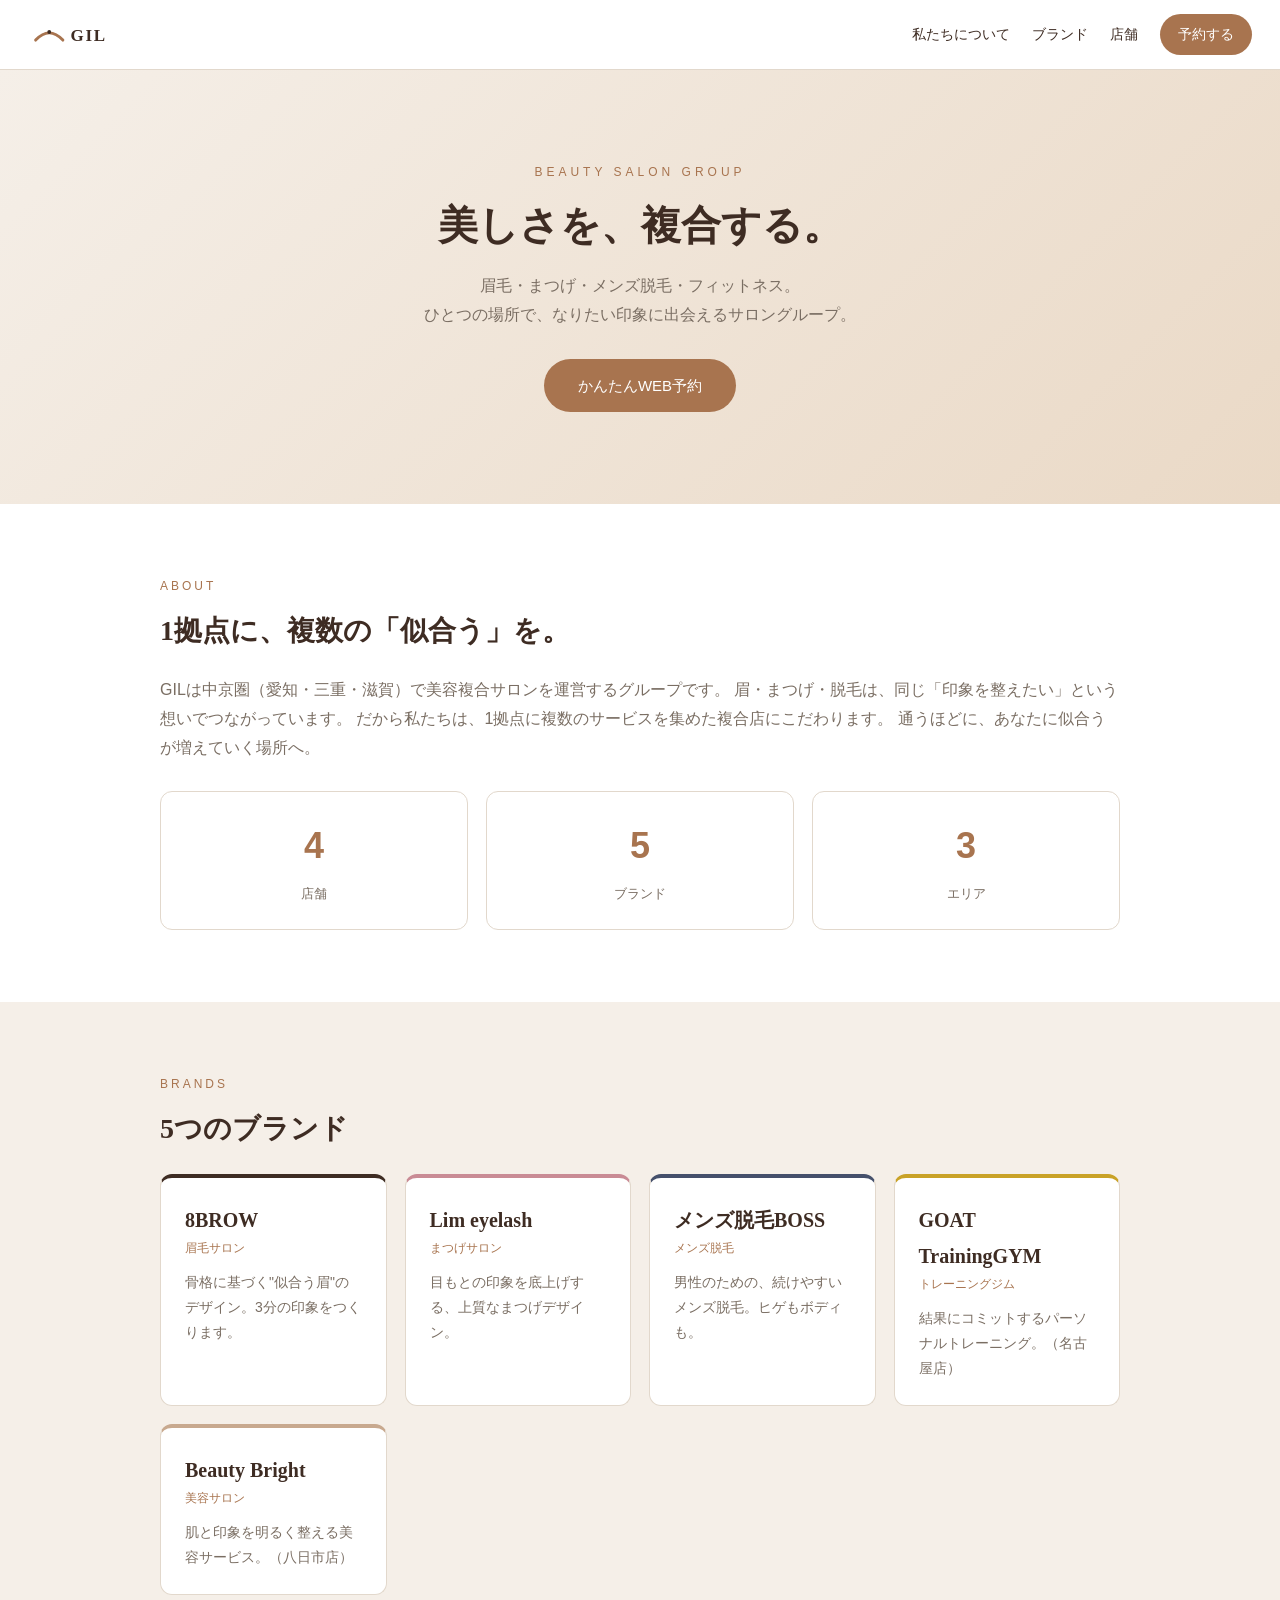
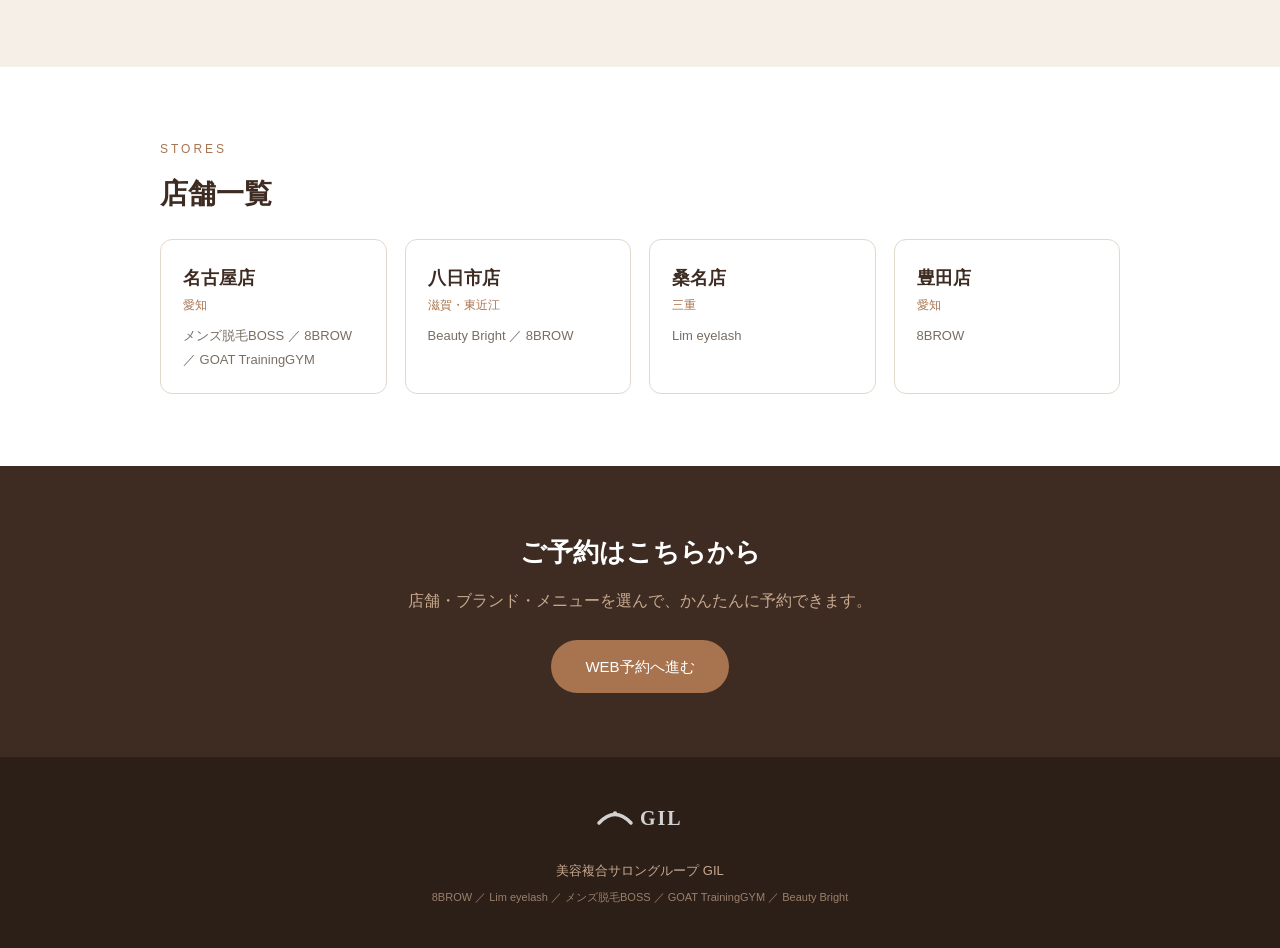
==== site/index.html @ 6a95520d "GIL買収・多店舗展開プロジェクト一式を実装 株式会社GIL(4拠点・5ブランドの美容複合店)を事業譲渡で買収し 多店舗展開するための成果物を整備: - 事業計画書をGIL買収・ブランド別成長戦略版に" ====
<!DOCTYPE html>
<html lang="ja">
<head>
  <meta charset="UTF-8" />
  <meta name="viewport" content="width=device-width, initial-scale=1.0" />
  <title>GIL — 美容複合サロングループ｜眉毛・まつげ・メンズ脱毛</title>
  <meta name="description" content="中京圏で眉毛サロン8BROW、まつげサロンLim eyelash、メンズ脱毛BOSSなどを運営する美容複合サロングループGIL。" />
  <link rel="stylesheet" href="styles.css" />
</head>
<body>
  <header class="nav">
    <a class="nav-logo" href="index.html">
      <img src="../assets/logo.svg" alt="GIL" />
    </a>
    <nav class="nav-links">
      <a href="#about">私たちについて</a>
      <a href="#brands">ブランド</a>
      <a href="#stores">店舗</a>
      <a class="nav-cta" href="booking.html">予約する</a>
    </nav>
  </header>

  <section class="hero">
    <div class="hero-inner">
      <p class="hero-kicker">BEAUTY SALON GROUP</p>
      <h1>美しさを、複合する。</h1>
      <p class="hero-lead">
        眉毛・まつげ・メンズ脱毛・フィットネス。<br />
        ひとつの場所で、なりたい印象に出会えるサロングループ。
      </p>
      <a class="btn" href="booking.html">かんたんWEB予約</a>
    </div>
  </section>

  <section class="section" id="about">
    <div class="container">
      <p class="kicker">ABOUT</p>
      <h2>1拠点に、複数の「似合う」を。</h2>
      <p class="lead">
        GILは中京圏（愛知・三重・滋賀）で美容複合サロンを運営するグループです。
        眉・まつげ・脱毛は、同じ「印象を整えたい」という想いでつながっています。
        だから私たちは、1拠点に複数のサービスを集めた複合店にこだわります。
        通うほどに、あなたに似合うが増えていく場所へ。
      </p>
      <div class="stat-row">
        <div class="stat-box"><strong>4</strong><span>店舗</span></div>
        <div class="stat-box"><strong>5</strong><span>ブランド</span></div>
        <div class="stat-box"><strong>3</strong><span>エリア</span></div>
      </div>
    </div>
  </section>

  <section class="section alt" id="brands">
    <div class="container">
      <p class="kicker">BRANDS</p>
      <h2>5つのブランド</h2>
      <div class="brand-grid">
        <article class="brand-card brow">
          <h3>8BROW</h3>
          <p class="brand-type">眉毛サロン</p>
          <p>骨格に基づく"似合う眉"のデザイン。3分の印象をつくります。</p>
        </article>
        <article class="brand-card lash">
          <h3>Lim eyelash</h3>
          <p class="brand-type">まつげサロン</p>
          <p>目もとの印象を底上げする、上質なまつげデザイン。</p>
        </article>
        <article class="brand-card boss">
          <h3>メンズ脱毛BOSS</h3>
          <p class="brand-type">メンズ脱毛</p>
          <p>男性のための、続けやすいメンズ脱毛。ヒゲもボディも。</p>
        </article>
        <article class="brand-card gym">
          <h3>GOAT TrainingGYM</h3>
          <p class="brand-type">トレーニングジム</p>
          <p>結果にコミットするパーソナルトレーニング。（名古屋店）</p>
        </article>
        <article class="brand-card bright">
          <h3>Beauty Bright</h3>
          <p class="brand-type">美容サロン</p>
          <p>肌と印象を明るく整える美容サービス。（八日市店）</p>
        </article>
      </div>
    </div>
  </section>

  <section class="section" id="stores">
    <div class="container">
      <p class="kicker">STORES</p>
      <h2>店舗一覧</h2>
      <div class="store-grid">
        <article class="store-card">
          <h3>名古屋店</h3>
          <p class="store-area">愛知</p>
          <p class="store-brands">メンズ脱毛BOSS ／ 8BROW ／ GOAT TrainingGYM</p>
        </article>
        <article class="store-card">
          <h3>八日市店</h3>
          <p class="store-area">滋賀・東近江</p>
          <p class="store-brands">Beauty Bright ／ 8BROW</p>
        </article>
        <article class="store-card">
          <h3>桑名店</h3>
          <p class="store-area">三重</p>
          <p class="store-brands">Lim eyelash</p>
        </article>
        <article class="store-card">
          <h3>豊田店</h3>
          <p class="store-area">愛知</p>
          <p class="store-brands">8BROW</p>
        </article>
      </div>
    </div>
  </section>

  <section class="cta">
    <div class="container">
      <h2>ご予約はこちらから</h2>
      <p>店舗・ブランド・メニューを選んで、かんたんに予約できます。</p>
      <a class="btn" href="booking.html">WEB予約へ進む</a>
    </div>
  </section>

  <footer class="footer">
    <div class="container">
      <img src="../assets/logo.svg" alt="GIL" class="footer-logo" />
      <p>美容複合サロングループ GIL</p>
      <p class="small">8BROW ／ Lim eyelash ／ メンズ脱毛BOSS ／ GOAT TrainingGYM ／ Beauty Bright</p>
    </div>
  </footer>
</body>
</html>
---- site/styles.css ----
:root {
  --brown: #3E2C23;
  --mocha: #C8A98F;
  --terra: #A8744F;
  --ivory: #F5EFE8;
  --greige: #7A6E63;
  --line: #E2D8CC;
}

* { box-sizing: border-box; margin: 0; padding: 0; }

body {
  font-family: "Hiragino Sans", "Yu Gothic", "Meiryo", sans-serif;
  color: var(--brown);
  background: #fff;
  line-height: 1.8;
}

h1, h2, h3 {
  font-family: "Hiragino Mincho ProN", "Yu Mincho", serif;
  font-weight: 600;
}

a { color: inherit; }

/* Nav */
.nav {
  display: flex;
  justify-content: space-between;
  align-items: center;
  padding: 14px 28px;
  border-bottom: 1px solid var(--line);
  position: sticky;
  top: 0;
  background: rgba(255,255,255,.95);
  z-index: 10;
}
.nav-logo img { height: 34px; display: block; }
.nav-links { display: flex; align-items: center; gap: 22px; }
.nav-links a { text-decoration: none; font-size: 14px; }
.nav-links a:hover { color: var(--terra); }
.nav-cta {
  background: var(--terra);
  color: #fff !important;
  padding: 8px 18px;
  border-radius: 24px;
}

/* Hero */
.hero {
  background: linear-gradient(135deg, var(--ivory), #EAD9C6);
  padding: 92px 24px;
  text-align: center;
}
.hero-inner { max-width: 680px; margin: 0 auto; }
.hero-kicker {
  letter-spacing: 4px;
  font-size: 12px;
  color: var(--terra);
  margin-bottom: 14px;
}
.hero h1 { font-size: 40px; line-height: 1.4; margin-bottom: 18px; }
.hero-lead { color: var(--greige); margin-bottom: 30px; }

/* Buttons */
.btn {
  display: inline-block;
  background: var(--terra);
  color: #fff;
  text-decoration: none;
  padding: 13px 34px;
  border-radius: 30px;
  font-size: 15px;
  border: none;
  cursor: pointer;
  font-family: inherit;
}
.btn:hover { background: #95643f; }
.btn.ghost {
  background: transparent;
  color: var(--terra);
  border: 1px solid var(--terra);
  margin: 6px 4px 0;
}
.btn.ghost:hover { background: var(--ivory); }

/* Sections */
.section { padding: 72px 24px; }
.section.alt { background: var(--ivory); }
.container { max-width: 960px; margin: 0 auto; }
.container.narrow { max-width: 560px; }
.kicker {
  letter-spacing: 3px;
  font-size: 12px;
  color: var(--terra);
  margin-bottom: 8px;
}
.section h2 { font-size: 28px; margin-bottom: 20px; }
.lead { color: var(--greige); margin-bottom: 28px; }

/* Stats */
.stat-row { display: flex; gap: 18px; flex-wrap: wrap; }
.stat-box {
  flex: 1;
  min-width: 130px;
  background: #fff;
  border: 1px solid var(--line);
  border-radius: 12px;
  padding: 22px;
  text-align: center;
}
.stat-box strong { display: block; font-size: 36px; color: var(--terra); }
.stat-box span { font-size: 13px; color: var(--greige); }

/* Brand cards */
.brand-grid {
  display: grid;
  grid-template-columns: repeat(auto-fill, minmax(220px, 1fr));
  gap: 18px;
}
.brand-card {
  background: #fff;
  border: 1px solid var(--line);
  border-radius: 12px;
  padding: 24px;
  border-top: 4px solid var(--terra);
}
.brand-card.brow   { border-top-color: #3E2C23; }
.brand-card.lash   { border-top-color: #C98B95; }
.brand-card.boss   { border-top-color: #45506B; }
.brand-card.gym    { border-top-color: #C9A227; }
.brand-card.bright { border-top-color: #C8A98F; }
.brand-card h3 { font-size: 20px; }
.brand-type {
  font-size: 12px;
  color: var(--terra);
  margin-bottom: 10px;
}
.brand-card p:last-child { font-size: 14px; color: var(--greige); }

/* Store cards */
.store-grid {
  display: grid;
  grid-template-columns: repeat(auto-fill, minmax(210px, 1fr));
  gap: 18px;
}
.store-card {
  background: #fff;
  border: 1px solid var(--line);
  border-radius: 12px;
  padding: 22px;
}
.store-card h3 { font-size: 18px; }
.store-area { font-size: 12px; color: var(--terra); margin-bottom: 8px; }
.store-brands { font-size: 13px; color: var(--greige); }

/* CTA */
.cta {
  background: var(--brown);
  color: var(--ivory);
  text-align: center;
  padding: 64px 24px;
}
.cta h2 { color: #fff; font-size: 26px; margin-bottom: 10px; }
.cta p { color: var(--mocha); margin-bottom: 24px; }

/* Footer */
.footer {
  background: #2C1F18;
  color: var(--mocha);
  text-align: center;
  padding: 40px 24px;
}
.footer-logo { height: 40px; filter: brightness(0) invert(1); opacity: .8; margin-bottom: 12px; }
.footer p { font-size: 13px; }
.footer .small { font-size: 11px; opacity: .7; margin-top: 6px; }

/* Booking form */
.booking-form {
  display: flex;
  flex-direction: column;
  gap: 16px;
}
.booking-form label {
  display: flex;
  flex-direction: column;
  font-size: 13px;
  color: var(--greige);
  gap: 6px;
}
.booking-form input,
.booking-form select,
.booking-form textarea {
  font-family: inherit;
  font-size: 15px;
  padding: 10px 12px;
  border: 1px solid var(--line);
  border-radius: 8px;
  color: var(--brown);
  background: #fff;
}
.booking-form .btn { margin-top: 8px; }

.booking-done {
  text-align: center;
  background: var(--ivory);
  border: 1px solid var(--line);
  border-radius: 12px;
  padding: 36px 24px;
}
.booking-done h3 { font-size: 22px; color: var(--terra); margin-bottom: 12px; }
.booking-done .small { font-size: 12px; color: var(--greige); margin: 8px 0 16px; }
.small { font-size: 12px; }

@media (max-width: 640px) {
  .hero h1 { font-size: 30px; }
  .nav { padding: 12px 16px; }
  .nav-links { gap: 14px; }
}
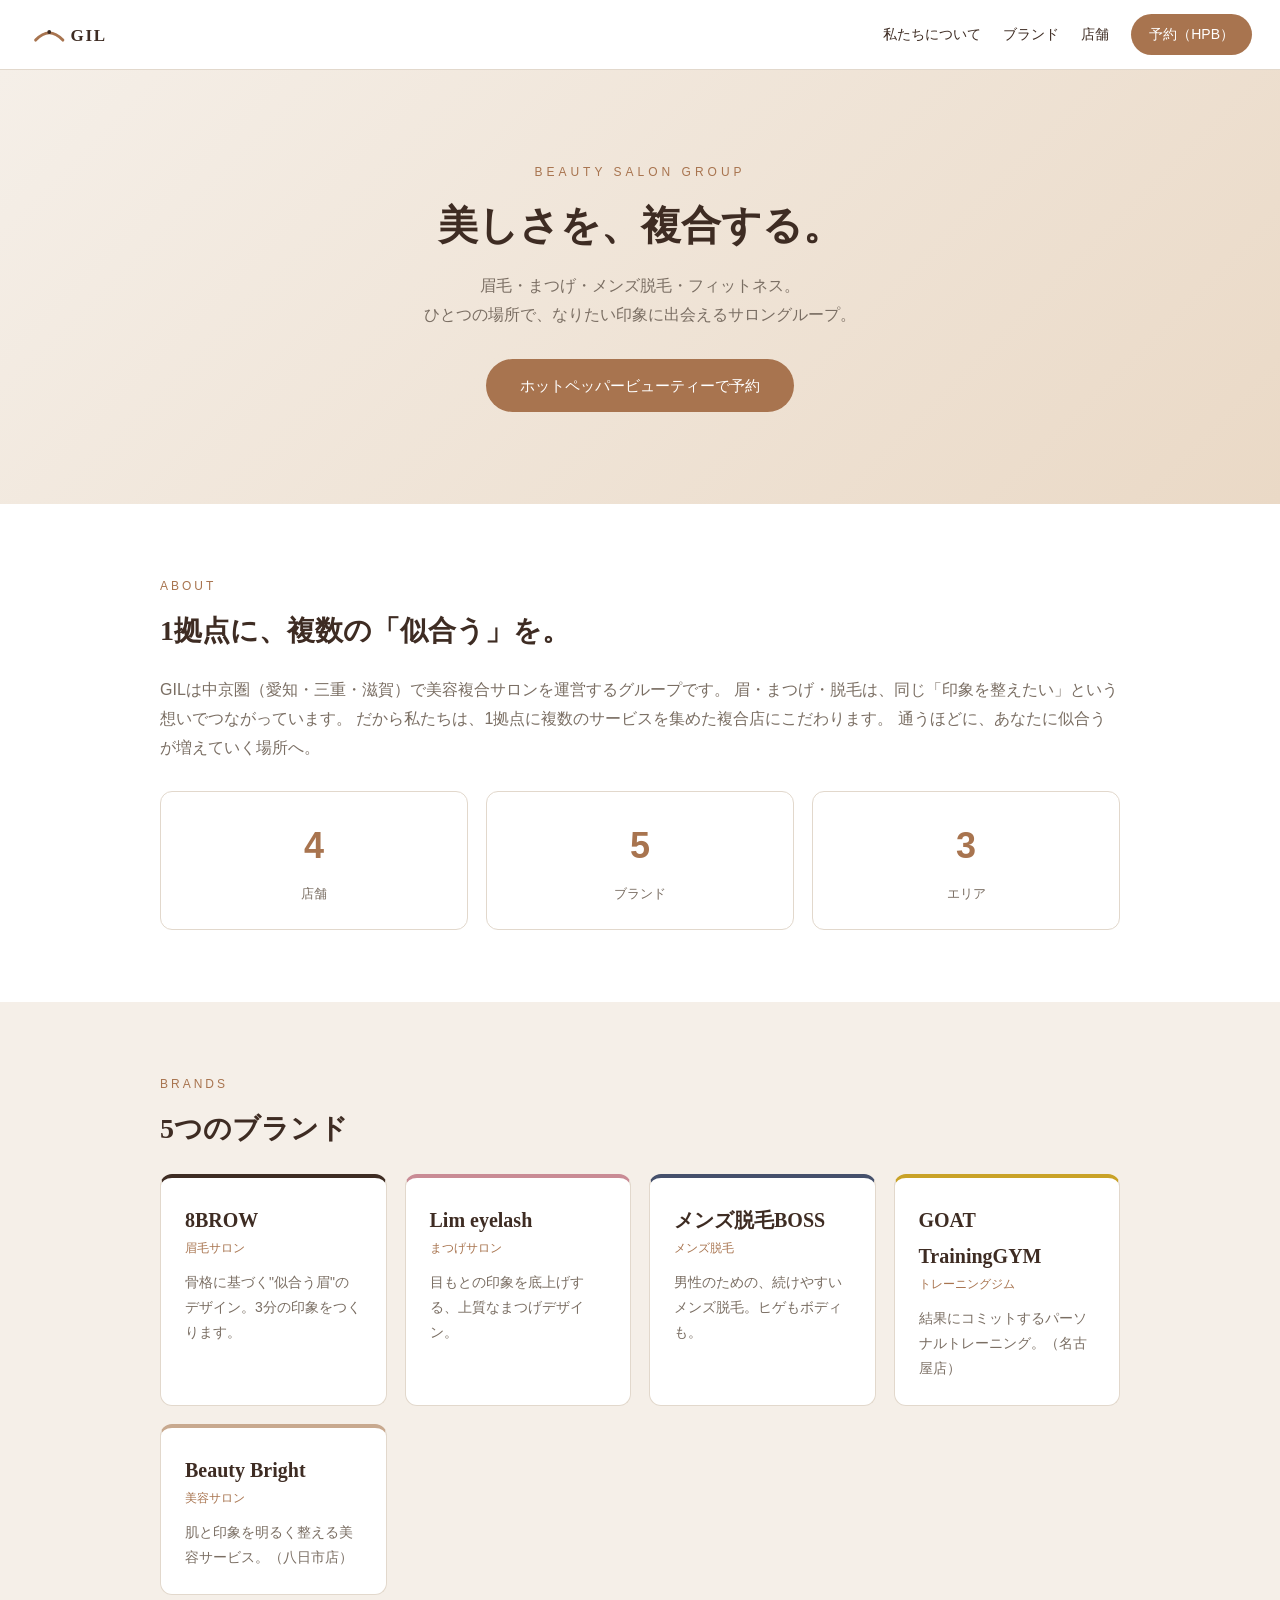
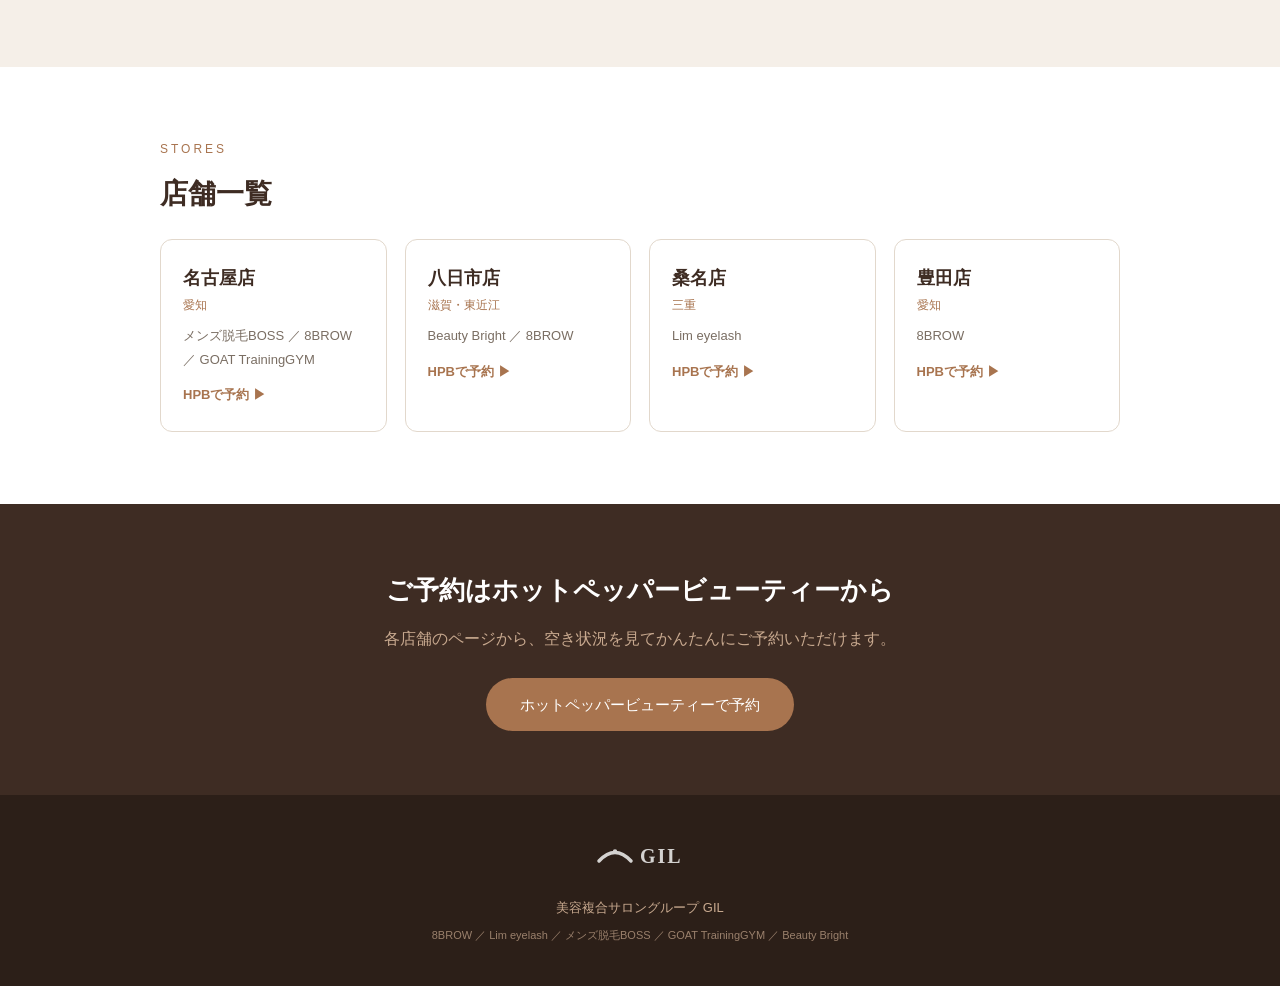
==== commit 068ddfe3: "予約をホットペッパービューティー(HPB)に切り替え 自前のWEB予約フォーム(booking.html/app.js)を廃止し、コーポレート サイトの予約導線をHPBへ変更。各店舗カードからHPB店" ====
--- a/site/index.html
+++ b/site/index.html
@@ -16,7 +16,7 @@
       <a href="#about">私たちについて</a>
       <a href="#brands">ブランド</a>
       <a href="#stores">店舗</a>
-      <a class="nav-cta" href="booking.html">予約する</a>
+      <a class="nav-cta" href="https://beauty.hotpepper.jp/" target="_blank" rel="noopener">予約（HPB）</a>
     </nav>
   </header>
 
@@ -28,7 +28,7 @@
         眉毛・まつげ・メンズ脱毛・フィットネス。<br />
         ひとつの場所で、なりたい印象に出会えるサロングループ。
       </p>
-      <a class="btn" href="booking.html">かんたんWEB予約</a>
+      <a class="btn" href="https://beauty.hotpepper.jp/" target="_blank" rel="noopener">ホットペッパービューティーで予約</a>
     </div>
   </section>
 
@@ -88,26 +88,31 @@
     <div class="container">
       <p class="kicker">STORES</p>
       <h2>店舗一覧</h2>
+      <!-- 各店舗の href は、ホットペッパービューティーの店舗別ページURLに差し替える -->
       <div class="store-grid">
         <article class="store-card">
           <h3>名古屋店</h3>
           <p class="store-area">愛知</p>
           <p class="store-brands">メンズ脱毛BOSS ／ 8BROW ／ GOAT TrainingGYM</p>
+          <a class="store-link" href="https://beauty.hotpepper.jp/" target="_blank" rel="noopener">HPBで予約 ▶</a>
         </article>
         <article class="store-card">
           <h3>八日市店</h3>
           <p class="store-area">滋賀・東近江</p>
           <p class="store-brands">Beauty Bright ／ 8BROW</p>
+          <a class="store-link" href="https://beauty.hotpepper.jp/" target="_blank" rel="noopener">HPBで予約 ▶</a>
         </article>
         <article class="store-card">
           <h3>桑名店</h3>
           <p class="store-area">三重</p>
           <p class="store-brands">Lim eyelash</p>
+          <a class="store-link" href="https://beauty.hotpepper.jp/" target="_blank" rel="noopener">HPBで予約 ▶</a>
         </article>
         <article class="store-card">
           <h3>豊田店</h3>
           <p class="store-area">愛知</p>
           <p class="store-brands">8BROW</p>
+          <a class="store-link" href="https://beauty.hotpepper.jp/" target="_blank" rel="noopener">HPBで予約 ▶</a>
         </article>
       </div>
     </div>
@@ -115,9 +120,9 @@
 
   <section class="cta">
     <div class="container">
-      <h2>ご予約はこちらから</h2>
-      <p>店舗・ブランド・メニューを選んで、かんたんに予約できます。</p>
-      <a class="btn" href="booking.html">WEB予約へ進む</a>
+      <h2>ご予約はホットペッパービューティーから</h2>
+      <p>各店舗のページから、空き状況を見てかんたんにご予約いただけます。</p>
+      <a class="btn" href="https://beauty.hotpepper.jp/" target="_blank" rel="noopener">ホットペッパービューティーで予約</a>
     </div>
   </section>
 
--- a/site/styles.css
+++ b/site/styles.css
@@ -175,42 +175,16 @@
 .footer p { font-size: 13px; }
 .footer .small { font-size: 11px; opacity: .7; margin-top: 6px; }
 
-/* Booking form */
-.booking-form {
-  display: flex;
-  flex-direction: column;
-  gap: 16px;
+/* Store HPB link */
+.store-link {
+  display: inline-block;
+  margin-top: 12px;
+  font-size: 13px;
+  color: var(--terra);
+  text-decoration: none;
+  font-weight: 600;
 }
-.booking-form label {
-  display: flex;
-  flex-direction: column;
-  font-size: 13px;
-  color: var(--greige);
-  gap: 6px;
-}
-.booking-form input,
-.booking-form select,
-.booking-form textarea {
-  font-family: inherit;
-  font-size: 15px;
-  padding: 10px 12px;
-  border: 1px solid var(--line);
-  border-radius: 8px;
-  color: var(--brown);
-  background: #fff;
-}
-.booking-form .btn { margin-top: 8px; }
-
-.booking-done {
-  text-align: center;
-  background: var(--ivory);
-  border: 1px solid var(--line);
-  border-radius: 12px;
-  padding: 36px 24px;
-}
-.booking-done h3 { font-size: 22px; color: var(--terra); margin-bottom: 12px; }
-.booking-done .small { font-size: 12px; color: var(--greige); margin: 8px 0 16px; }
-.small { font-size: 12px; }
+.store-link:hover { text-decoration: underline; }
 
 @media (max-width: 640px) {
   .hero h1 { font-size: 30px; }
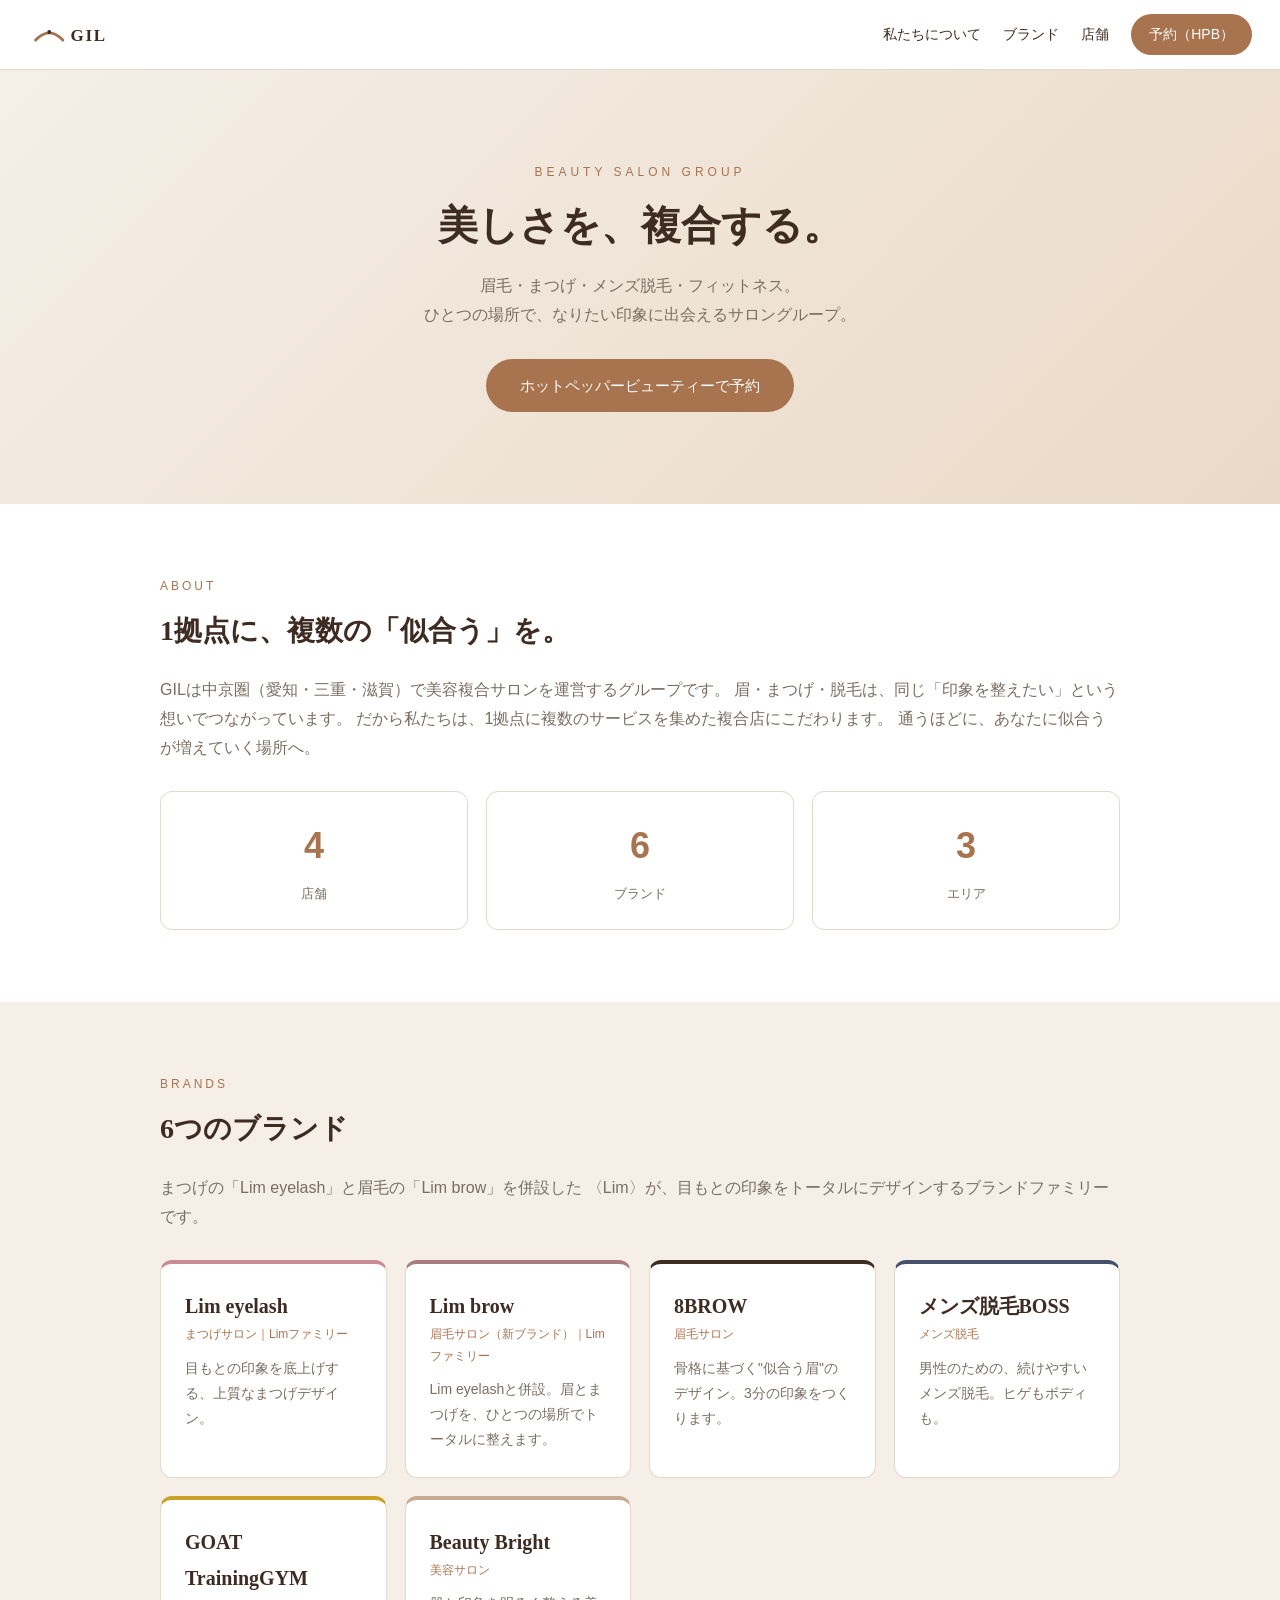
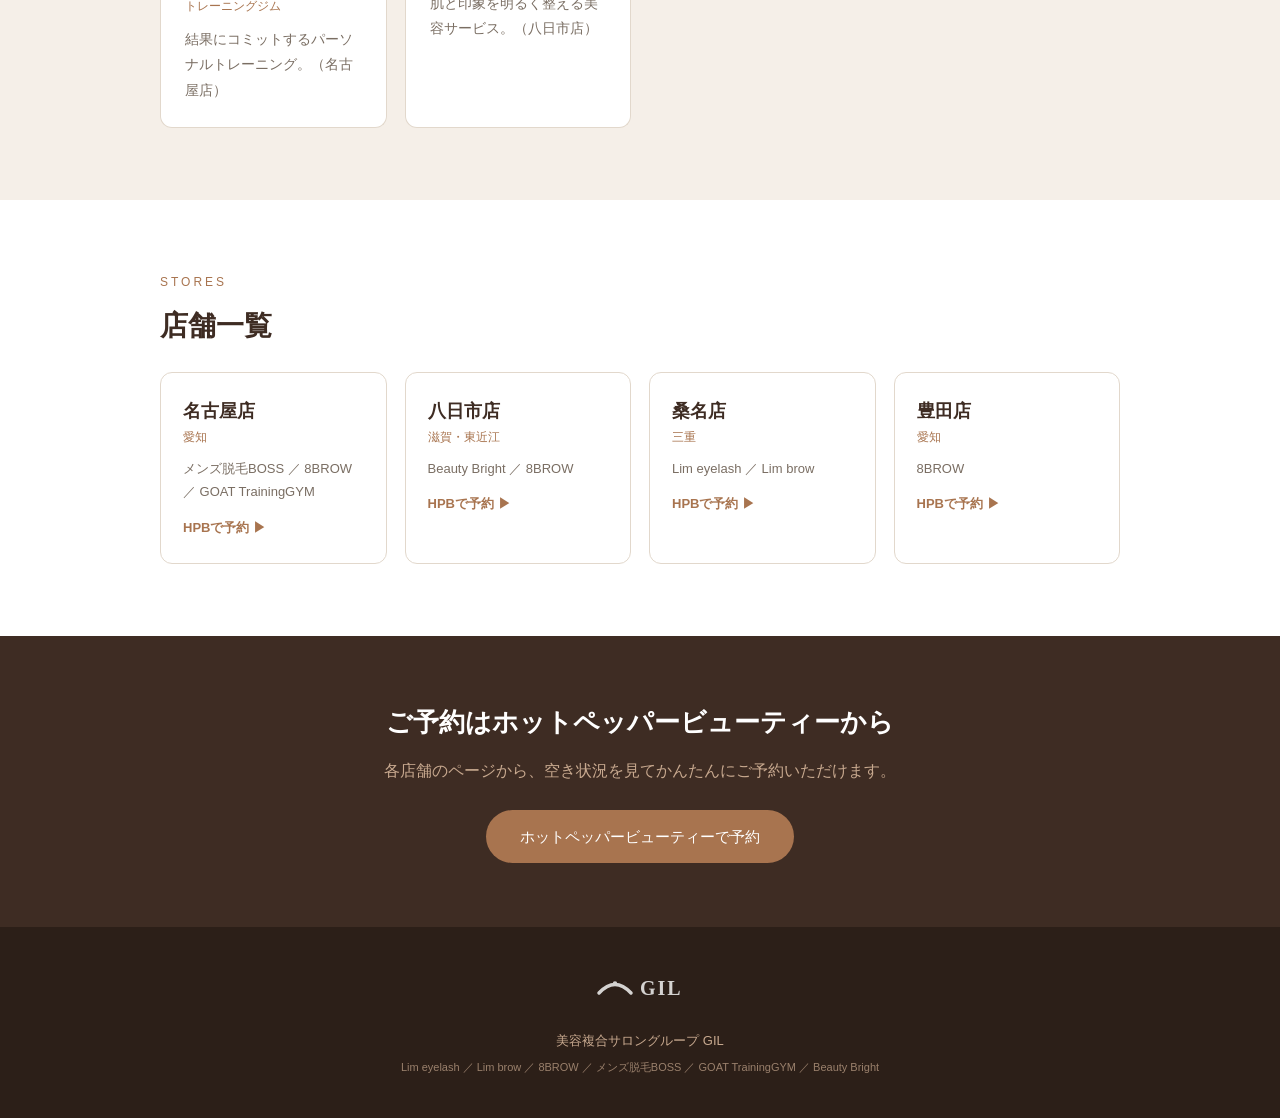
==== commit a14d88fc: "新ブランド「Lim brow」を追加し眉毛ブランドをLimへ一本化 Lim eyelashに眉毛の新ブランドLim browを併設する戦略を全成果物へ反映: - 事業計画書: ブランド戦略をLimブラ" ====
--- a/site/index.html
+++ b/site/index.html
@@ -44,7 +44,7 @@
       </p>
       <div class="stat-row">
         <div class="stat-box"><strong>4</strong><span>店舗</span></div>
-        <div class="stat-box"><strong>5</strong><span>ブランド</span></div>
+        <div class="stat-box"><strong>6</strong><span>ブランド</span></div>
         <div class="stat-box"><strong>3</strong><span>エリア</span></div>
       </div>
     </div>
@@ -53,17 +53,24 @@
   <section class="section alt" id="brands">
     <div class="container">
       <p class="kicker">BRANDS</p>
-      <h2>5つのブランド</h2>
+      <h2>6つのブランド</h2>
+      <p class="lead">まつげの「Lim eyelash」と眉毛の「Lim brow」を併設した
+        〈Lim〉が、目もとの印象をトータルにデザインするブランドファミリーです。</p>
       <div class="brand-grid">
+        <article class="brand-card lash">
+          <h3>Lim eyelash</h3>
+          <p class="brand-type">まつげサロン｜Limファミリー</p>
+          <p>目もとの印象を底上げする、上質なまつげデザイン。</p>
+        </article>
+        <article class="brand-card limbrow">
+          <h3>Lim brow</h3>
+          <p class="brand-type">眉毛サロン（新ブランド）｜Limファミリー</p>
+          <p>Lim eyelashと併設。眉とまつげを、ひとつの場所でトータルに整えます。</p>
+        </article>
         <article class="brand-card brow">
           <h3>8BROW</h3>
           <p class="brand-type">眉毛サロン</p>
           <p>骨格に基づく"似合う眉"のデザイン。3分の印象をつくります。</p>
-        </article>
-        <article class="brand-card lash">
-          <h3>Lim eyelash</h3>
-          <p class="brand-type">まつげサロン</p>
-          <p>目もとの印象を底上げする、上質なまつげデザイン。</p>
         </article>
         <article class="brand-card boss">
           <h3>メンズ脱毛BOSS</h3>
@@ -105,7 +112,7 @@
         <article class="store-card">
           <h3>桑名店</h3>
           <p class="store-area">三重</p>
-          <p class="store-brands">Lim eyelash</p>
+          <p class="store-brands">Lim eyelash ／ Lim brow</p>
           <a class="store-link" href="https://beauty.hotpepper.jp/" target="_blank" rel="noopener">HPBで予約 ▶</a>
         </article>
         <article class="store-card">
@@ -130,7 +137,7 @@
     <div class="container">
       <img src="../assets/logo.svg" alt="GIL" class="footer-logo" />
       <p>美容複合サロングループ GIL</p>
-      <p class="small">8BROW ／ Lim eyelash ／ メンズ脱毛BOSS ／ GOAT TrainingGYM ／ Beauty Bright</p>
+      <p class="small">Lim eyelash ／ Lim brow ／ 8BROW ／ メンズ脱毛BOSS ／ GOAT TrainingGYM ／ Beauty Bright</p>
     </div>
   </footer>
 </body>
--- a/site/styles.css
+++ b/site/styles.css
@@ -127,6 +127,7 @@
 }
 .brand-card.brow   { border-top-color: #3E2C23; }
 .brand-card.lash   { border-top-color: #C98B95; }
+.brand-card.limbrow { border-top-color: #A87C82; }
 .brand-card.boss   { border-top-color: #45506B; }
 .brand-card.gym    { border-top-color: #C9A227; }
 .brand-card.bright { border-top-color: #C8A98F; }
